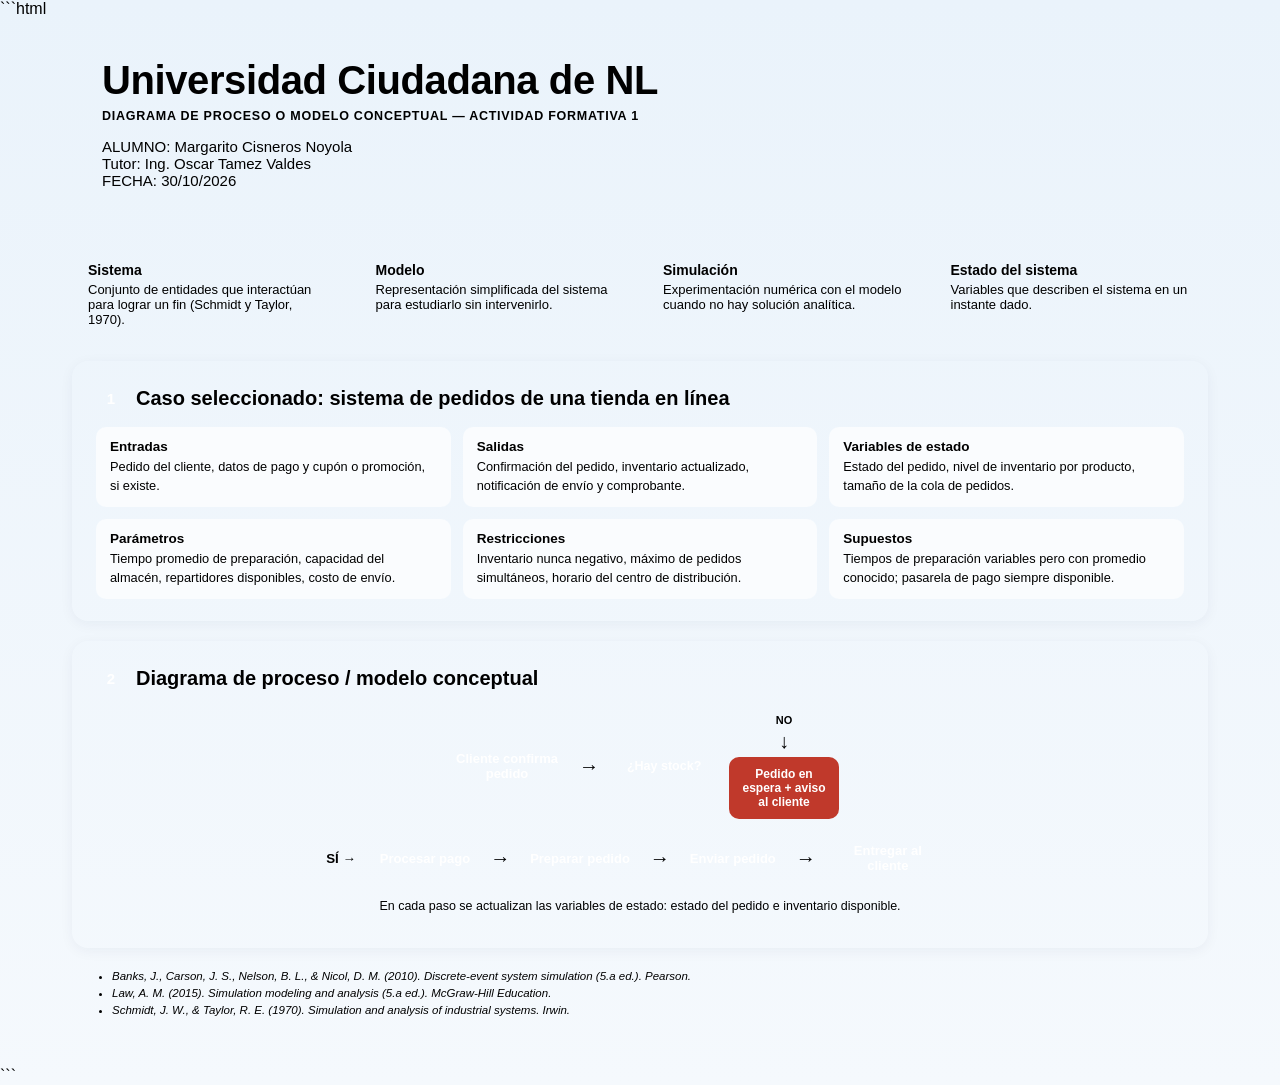
==== index.html @ ef9859d7 "primer comit" ====
```html
<!DOCTYPE html>
<html lang="es">

<head>
    <meta charset="UTF-8">
    <meta name="viewport" content="width=device-width, initial-scale=1">

    <title>Del sistema al modelo</title>

    <link rel="stylesheet" href="styles.css">
</head>

<body>

    <div class="sheet">

        <header>
            <!-- <div class="corner">
                Modelar el sistema<br>
                antes de construirlo
            </div> -->

            <h1>Universidad Ciudadana de NL</h1>

            <div class="tag">
                Diagrama de proceso o modelo conceptual —
                Actividad formativa 1
            </div>

            <p class="sub">
                ALUMNO: Margarito Cisneros Noyola<br>
                Tutor: Ing. Oscar Tamez Valdes<br>
                FECHA: 30/10/2026
            </p>
        </header>


        <!-- CONCEPTOS PRINCIPALES -->

        <div class="grid4">

            <div class="chip">
                <b>Sistema</b>
                <span>
                    Conjunto de entidades que interactúan para lograr un fin
                    (Schmidt y Taylor, 1970).
                </span>
            </div>

            <div class="chip">
                <b>Modelo</b>
                <span>
                    Representación simplificada del sistema para estudiarlo
                    sin intervenirlo.
                </span>
            </div>

            <div class="chip">
                <b>Simulación</b>
                <span>
                    Experimentación numérica con el modelo cuando no hay
                    solución analítica.
                </span>
            </div>

            <div class="chip">
                <b>Estado del sistema</b>
                <span>
                    Variables que describen el sistema en un instante dado.
                </span>
            </div>

        </div>


        <!-- CASO SELECCIONADO -->

        <div class="panel">

            <h2>
                <span class="n">1</span>
                Caso seleccionado: sistema de pedidos de una tienda en línea
            </h2>

            <div class="elgrid">

                <div class="el">
                    <b>Entradas</b>
                    <p>
                        Pedido del cliente, datos de pago y cupón o promoción,
                        si existe.
                    </p>
                </div>

                <div class="el">
                    <b>Salidas</b>
                    <p>
                        Confirmación del pedido, inventario actualizado,
                        notificación de envío y comprobante.
                    </p>
                </div>

                <div class="el">
                    <b>Variables de estado</b>
                    <p>
                        Estado del pedido, nivel de inventario por producto,
                        tamaño de la cola de pedidos.
                    </p>
                </div>

                <div class="el">
                    <b>Parámetros</b>
                    <p>
                        Tiempo promedio de preparación, capacidad del almacén,
                        repartidores disponibles, costo de envío.
                    </p>
                </div>

                <div class="el">
                    <b>Restricciones</b>
                    <p>
                        Inventario nunca negativo, máximo de pedidos
                        simultáneos, horario del centro de distribución.
                    </p>
                </div>

                <div class="el">
                    <b>Supuestos</b>
                    <p>
                        Tiempos de preparación variables pero con promedio
                        conocido; pasarela de pago siempre disponible.
                    </p>
                </div>

            </div>

        </div>


        <!-- DIAGRAMA DE PROCESO -->

        <div class="panel">

            <h2>
                <span class="n">2</span>
                Diagrama de proceso / modelo conceptual
            </h2>

            <div class="flow">

                <div class="box">
                    Cliente confirma pedido
                </div>

                <div class="arrow">→</div>

                <div class="diamond">
                    <span>¿Hay stock?</span>
                </div>

                <div class="branch">

                    <small>NO</small>

                    <div class="arrow">↓</div>

                    <div class="waitbox">
                        Pedido en espera + aviso al cliente
                    </div>

                </div>

            </div>


            <div class="flow flow-second">

                <small class="yes">
                    SÍ →
                </small>

                <div class="box alt">
                    Procesar pago
                </div>

                <div class="arrow">→</div>

                <div class="box alt">
                    Preparar pedido
                </div>

                <div class="arrow">→</div>

                <div class="box alt">
                    Enviar pedido
                </div>

                <div class="arrow">→</div>

                <div class="box alt">
                    Entregar al cliente
                </div>

            </div>


            <p class="note">
                En cada paso se actualizan las variables de estado:
                estado del pedido e inventario disponible.
            </p>

        </div>


        <!-- REFERENCIAS -->

        <footer>

            <ul>

                <li>
                    Banks, J., Carson, J. S., Nelson, B. L., & Nicol, D. M.
                    (2010). Discrete-event system simulation (5.a ed.).
                    Pearson.
                </li>

                <li>
                    Law, A. M. (2015). Simulation modeling and analysis
                    (5.a ed.). McGraw-Hill Education.
                </li>

                <li>
                    Schmidt, J. W., & Taylor, R. E. (1970).
                    Simulation and analysis of industrial systems.
                    Irwin.
                </li>

            </ul>

        </footer>

    </div>

</body>
</html>
```
---- styles.css ----
```css
:root {
    --navy: #dd7513;
    --teal: #1B9AA0;
    --orange: #F2994A;
    --bg: #EAF3FB;
    --ink: #1c2b3a;
    --soft: #5c6b7a;
    --card: #ffffff;
    --line: #D7E4F0;
}


/* CONFIGURACIÓN GENERAL */

* {
    box-sizing: border-box;
}

body {
    margin: 0;
    background: linear-gradient(
        180deg,
        #EAF3FB,
        #F5F9FD
    );

    font-family:
        'Segoe UI',
        Calibri,
        Arial,
        sans-serif;

    color: var(--ink);
}


/* CONTENEDOR PRINCIPAL */

.sheet {
    max-width: 1180px;
    margin: 0 auto;
    padding: 0 22px 40px;
}


/* ENCABEZADO */

header {
    position: relative;
    padding: 34px 30px 26px;
    overflow: hidden;
}

header .tag {
    font-size: 12.5px;
    color: var(--teal);
    font-weight: 700;
    letter-spacing: .06em;
    text-transform: uppercase;
}

h1 {
    margin: 6px 0 6px;

    font-size: 40px;

    color: var(--navy);

    font-weight: 800;

    letter-spacing: -.01em;
}

header .sub {
    color: var(--soft);
    font-size: 15px;
    max-width: 640px;
}

header .corner {
    position: absolute;

    top: 24px;
    right: 26px;

    text-align: right;

    font-style: italic;

    color: var(--soft);

    font-size: 12.5px;

    max-width: 190px;
}


/* CUATRO CONCEPTOS */

.grid4 {
    display: grid;

    grid-template-columns:
        repeat(4, 1fr);

    gap: 14px;

    margin: 18px 0;
}

.chip {
    background: var(--card);

    border: 1px solid var(--line);

    border-top: 5px solid var(--teal);

    border-radius: 12px;

    padding: 14px 16px;
}

.chip b {
    display: block;

    color: var(--navy);

    font-size: 14px;

    margin-bottom: 4px;
}

.chip span {
    font-size: 13px;

    color: var(--soft);
}


/* PANELES */

.panel {
    background: var(--card);

    border: 1px solid var(--line);

    border-radius: 16px;

    padding: 22px 24px;

    margin-top: 20px;

    box-shadow:
        0 3px 14px
        rgba(18, 41, 79, .05);
}

.panel h2 {
    display: flex;

    align-items: center;

    gap: 10px;

    color: var(--navy);

    font-size: 20px;

    margin: 0 0 14px;
}

.panel h2 .n {
    width: 30px;
    height: 30px;

    border-radius: 9px;

    background: var(--navy);

    color: #fff;

    display: flex;

    align-items: center;
    justify-content: center;

    font-size: 15px;

    font-weight: 800;

    flex: 0 0 auto;
}


/* ELEMENTOS DEL CASO */

.elgrid {
    display: grid;

    grid-template-columns:
        repeat(3, 1fr);

    gap: 12px;
}

.el {
    border: 1px solid var(--line);

    border-radius: 10px;

    padding: 12px 14px;

    background: #FAFCFE;
}

.el b {
    display: block;

    color: var(--orange);

    font-size: 13.5px;

    margin-bottom: 4px;
}

.el p {
    margin: 0;

    font-size: 12.8px;

    color: var(--ink);

    line-height: 1.45;
}


/* DIAGRAMA DE PROCESO */

.flow {
    display: flex;

    align-items: center;

    gap: 6px;

    flex-wrap: wrap;

    justify-content: center;

    margin: 10px 0 6px;
}

.box {
    background: var(--navy);

    color: #fff;

    border-radius: 10px;

    padding: 12px 14px;

    font-size: 13px;

    font-weight: 700;

    text-align: center;

    min-width: 112px;

    max-width: 132px;
}

.box.alt {
    background: var(--teal);
}


/* ROMBO */

.diamond {
    background: var(--orange);

    color: #fff;

    width: 118px;
    height: 118px;

    display: flex;

    align-items: center;

    justify-content: center;

    text-align: center;

    font-size: 12.5px;

    font-weight: 700;

    transform: rotate(45deg);

    border-radius: 14px;
}

.diamond span {
    transform: rotate(-45deg);

    padding: 6px;
}


/* FLECHAS */

.arrow {
    font-size: 20px;

    color: var(--soft);

    flex: 0 0 auto;
}


/* RAMA DEL NO */

.branch {
    display: flex;

    flex-direction: column;

    align-items: center;

    gap: 4px;
}

.branch small {
    font-size: 11px;

    color: var(--soft);

    font-weight: 700;
}

.waitbox {
    background: #C0392B;

    color: #fff;

    border-radius: 10px;

    padding: 10px 12px;

    font-size: 12px;

    font-weight: 700;

    text-align: center;

    max-width: 110px;
}


/* SEGUNDA LÍNEA DEL DIAGRAMA */

.flow-second {
    margin-top: 2px;
}

.yes {
    color: var(--soft);

    font-weight: 700;

    margin-right: 4px;
}


/* NOTA DEL DIAGRAMA */

.note {
    font-size: 12.5px;

    color: var(--soft);

    margin-top: 14px;

    text-align: center;
}


/* PIE DE PÁGINA */

footer {
    margin-top: 22px;

    font-size: 11.5px;

    color: var(--soft);
}

footer li {
    margin-bottom: 5px;

    font-style: italic;
}


/* DISEÑO RESPONSIVO */

@media (max-width: 760px) {

    .grid4 {
        grid-template-columns:
            repeat(2, 1fr);
    }

    .elgrid {
        grid-template-columns: 1fr;
    }

    h1 {
        font-size: 30px;
    }

    header .corner {
        position: static;

        margin-top: 10px;

        max-width: none;
    }

}
```
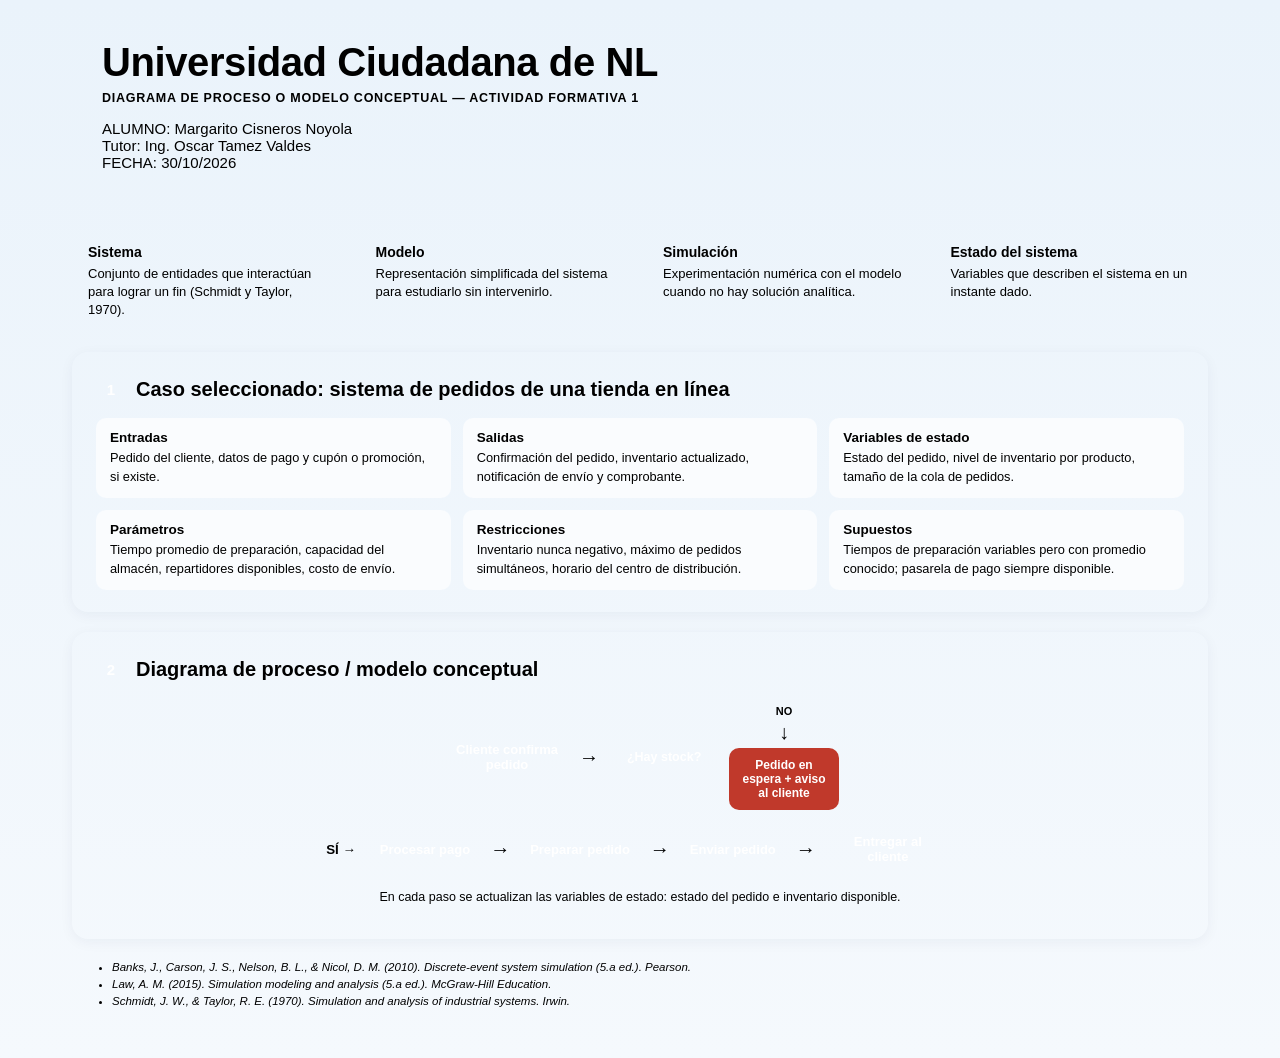
==== commit 1313bf4f: "Update index.html" ====
--- a/index.html
+++ b/index.html
@@ -1,4 +1,3 @@
-```html
 <!DOCTYPE html>
 <html lang="es">
 
@@ -244,4 +243,3 @@
 
 </body>
 </html>
-```
